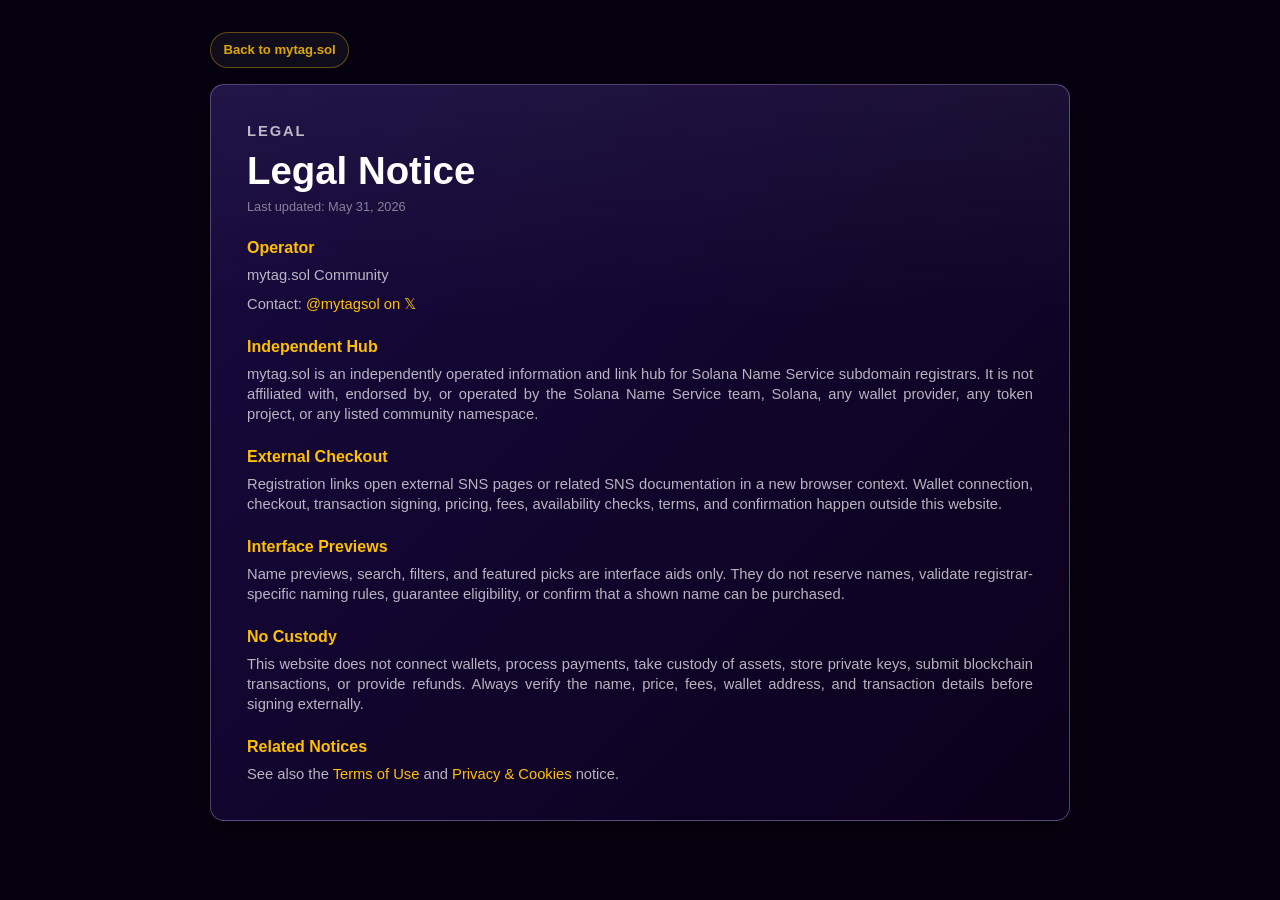
==== legal.html @ da36e2e1 "UI and Content Update" ====
<!doctype html>
<!--
	File: legal.html
	Description: Legal notice for the mytag.sol subdomain registrar hub.
	Last modified: 2026-05-31
	Copyright: (c) 2026 mytag.sol Community. All rights reserved.
-->
<html lang="en">
<head>
	<meta charset="UTF-8" />
	<meta name="viewport" content="width=device-width, initial-scale=1.0" />
	<meta name="description" content="Legal notice for the independent mytag.sol subdomain registrar hub." />
	<meta name="theme-color" content="#05000f" />
	<title>Legal Notice | mytag.sol</title>
	<link rel="stylesheet" href="assets/css/00-global.css" />
</head>
<body>
	<main class="legal-main">
		<a class="legal-back" href="index.html">Back to mytag.sol</a>
		<section class="legal-card" aria-labelledby="legal-title">
			<p class="section-eyebrow">Legal</p>
			<h1 id="legal-title">Legal Notice</h1>
			<p class="legal-updated">Last updated: May 31, 2026</p>

			<h2>Operator</h2>
			<p>mytag.sol Community</p>
			<p>Contact: <a href="https://x.com/mytagsol" target="_blank" rel="noopener noreferrer">@mytagsol on &#120143;</a></p>

			<h2>Independent Hub</h2>
			<p>mytag.sol is an independently operated information and link hub for Solana Name Service subdomain registrars. It is not affiliated with, endorsed by, or operated by the Solana Name Service team, Solana, any wallet provider, any token project, or any listed community namespace.</p>

			<h2>External Checkout</h2>
			<p>Registration links open external SNS pages or related SNS documentation in a new browser context. Wallet connection, checkout, transaction signing, pricing, fees, availability checks, terms, and confirmation happen outside this website.</p>

			<h2>Interface Previews</h2>
			<p>Name previews, search, filters, and featured picks are interface aids only. They do not reserve names, validate registrar-specific naming rules, guarantee eligibility, or confirm that a shown name can be purchased.</p>

			<h2>No Custody</h2>
			<p>This website does not connect wallets, process payments, take custody of assets, store private keys, submit blockchain transactions, or provide refunds. Always verify the name, price, fees, wallet address, and transaction details before signing externally.</p>

			<h2>Related Notices</h2>
			<p>See also the <a href="terms.html">Terms of Use</a> and <a href="privacy.html">Privacy &amp; Cookies</a> notice.</p>
		</section>
	</main>
</body>
</html>
---- assets/css/00-global.css ----
/*
	File: assets/css/00-global.css
	Description: Shared tokens, reset, typography, layout helpers, and accessibility defaults.
	Last modified: 2026-05-30
	Copyright: (c) 2026 mytag.sol Community. All rights reserved.
*/

:root {
	--color-bg: #05000f;
	--color-surface: #110025;
	--color-surface-2: #1f0e52;
	--color-gold: #FFC000;
	--color-gold-bright: #ffd84d;
	--color-lavender: #d9b1ff;
	--color-text: #ffffff;
	--color-text-muted: rgba(255, 255, 255, 0.72);
	--color-text-faint: rgba(255, 255, 255, 0.5);
	--color-border: rgba(217, 177, 255, 0.34);
	--color-border-strong: rgba(255, 192, 0, 0.48);
	--shadow-card: 0 8px 32px rgba(0, 0, 0, 0.46);
	--shadow-card-hover: 0 14px 42px rgba(0, 0, 0, 0.58);
	--radius-card: 14px;
	--radius-pill: 999px;
	--content-width: 1060px;
	--content-width-wide: 1200px;
	--section-divider-bg: linear-gradient(90deg, transparent, rgba(217, 177, 255, 0.24), rgba(255, 192, 0, 0.2), rgba(217, 177, 255, 0.24), transparent);
	--font-primary: "Hind", "Noto Sans", "Segoe UI", Roboto, "Helvetica Neue", Arial, sans-serif;
	--line-compact: 1.34;
	--line-readable: 1.42;
}

*,
*::before,
*::after {
	box-sizing: border-box;
	margin: 0;
	padding: 0;
	-webkit-tap-highlight-color: transparent;
}

html {
	-webkit-text-size-adjust: 100%;
	text-size-adjust: 100%;
	scroll-behavior: smooth;
	color-scheme: dark;
}

body {
	min-height: 100vh;
	overflow-x: hidden;
	background: var(--color-bg);
	color: var(--color-text);
	font-family: var(--font-primary);
	line-height: var(--line-compact);
	color-scheme: dark;
}

main {
	width: 100%;
}

.compat-notice {
	position: relative;
	display: flex;
	flex-direction: column;
	align-items: center;
	width: min(calc(100% - 2rem), 620px);
	margin: 1.35rem auto 0;
	padding: 1.15rem 1.25rem 1.2rem;
	border: 1px solid rgba(255, 255, 255, 0.14);
	border-radius: 16px;
	background: rgba(255, 255, 255, 0.055);
	box-shadow: 0 4px 18px rgba(0, 0, 0, 0.24);
	text-align: center;
}

.compat-notice::before {
	content: "!";
	display: inline-flex;
	align-items: center;
	justify-content: center;
	width: 1.55rem;
	height: 1.38rem;
	margin-bottom: 0.48rem;
	padding-top: 0.18rem;
	background: rgba(255, 192, 0, 0.92);
	clip-path: polygon(50% 0, 100% 100%, 0 100%);
	color: #120018;
	font-size: 0.72rem;
	font-weight: 800;
	line-height: 1;
}

.notice-title {
	margin-bottom: 0.25rem;
	color: var(--color-gold);
	font-size: 0.95rem;
	font-weight: 700;
}

.notice-body {
	color: var(--color-text-muted);
	font-size: 0.84rem;
	line-height: var(--line-readable);
}

img {
	display: block;
	max-width: 100%;
	height: auto;
}

a {
	color: var(--color-gold);
	text-decoration: none;
}

a:hover {
	color: var(--color-gold-bright);
}

button,
input {
	font: inherit;
}

button {
	-webkit-appearance: none;
	appearance: none;
	cursor: pointer;
}

strong {
	font-weight: 700;
	color: rgba(255, 255, 255, 0.94);
}

.sr-only {
	position: absolute;
	width: 1px;
	height: 1px;
	padding: 0;
	margin: -1px;
	overflow: hidden;
	clip: rect(0, 0, 0, 0);
	white-space: nowrap;
	border: 0;
}

.highlight-sol {
	color: var(--color-gold);
}

.js-only {
	display: none;
	width: 100%;
}

.section-header {
	width: 100%;
	max-width: 560px;
	margin: 0 auto;
	text-align: center;
}

.section-header--center {
	text-align: center;
}

.section-eyebrow {
	margin-bottom: 0.55rem;
	color: var(--color-gold);
	font-size: 0.72rem;
	font-weight: 700;
	letter-spacing: 0.13em;
	line-height: 1.2;
	text-transform: uppercase;
}

.section-headline {
	margin-bottom: 0.55rem;
	color: var(--color-text);
	font-size: clamp(1.65rem, 4vw, 2.45rem);
	font-weight: 700;
	letter-spacing: 0;
	line-height: 1.08;
	text-wrap: balance;
	font-synthesis: none;
}

.section-subline {
	max-width: 46ch;
	margin-right: auto;
	margin-left: auto;
	color: var(--color-text-muted);
	font-size: clamp(0.9rem, 2vw, 1rem);
	line-height: var(--line-readable);
	text-wrap: balance;
}

p,
li,
.intro-body,
.bc p,
.faq-a p,
.footer-disclaimer p,
.footer-footnotes p {
	text-wrap: pretty;
}

sup {
	position: relative;
	top: -0.38em;
	margin-left: 0.08em;
	font-size: 0.68em;
	line-height: 0;
	vertical-align: baseline;
}

.section-divider {
	width: min(520px, 74%);
	height: 1px;
	margin: 0.4rem auto 0;
	background: var(--section-divider-bg);
}

.legal-main {
	width: min(calc(100% - 2rem), 860px);
	margin: 0 auto;
	padding: 2rem 0 3rem;
}

.legal-back {
	display: inline-flex;
	align-items: center;
	min-height: 36px;
	margin-bottom: 1rem;
	padding: 0.42rem 0.78rem;
	border: 1px solid rgba(255, 192, 0, 0.34);
	border-radius: var(--radius-pill);
	background: rgba(255, 255, 255, 0.05);
	color: rgba(255, 192, 0, 0.86);
	font-size: 0.82rem;
	font-weight: 700;
	text-decoration: none;
}

.legal-card {
	padding: clamp(1.35rem, 4vw, 2.25rem);
	border: 1px solid var(--color-border);
	border-radius: var(--radius-card);
	background:
		linear-gradient(180deg, rgba(255, 255, 255, 0.045), transparent 32%),
		linear-gradient(135deg, rgba(31, 14, 82, 0.72), rgba(14, 0, 31, 0.72));
	box-shadow: var(--shadow-card);
}

.legal-card h1 {
	margin-bottom: 0.35rem;
	color: var(--color-text);
	font-size: clamp(1.8rem, 6vw, 2.4rem);
	line-height: 1.1;
}

.legal-card h2 {
	margin-top: 1.45rem;
	margin-bottom: 0.42rem;
	color: var(--color-gold);
	font-size: 1rem;
	line-height: 1.25;
}

.legal-card p,
.legal-card li {
	color: rgba(255, 255, 255, 0.7);
	font-size: 0.92rem;
	line-height: 1.36;
}

.legal-card p + p,
.legal-card li + li {
	margin-top: 0.56rem;
}

.legal-updated {
	color: rgba(255, 255, 255, 0.48) !important;
	font-size: 0.8rem !important;
}

.reveal-section {
	position: relative;
	--reveal-brightness: 1;
	--reveal-scale: 1;
	--reveal-y: 0;
	scroll-margin-top: 0;
}

#hero-name-tool {
	scroll-margin-top: 18px;
}

#registrar-browser,
.benefits-panel {
	scroll-margin-top: 0;
}

.js .reveal-section:not(.hero-section) .section-header,
.js .reveal-section:not(.hero-section) .top-picks-carousel,
.js .reveal-section:not(.hero-section) .top-picks-controls,
.js .reveal-section:not(.hero-section) #browser-controls,
.js .reveal-section:not(.hero-section) .browser-grid,
.js .reveal-section:not(.hero-section) .faq-list {
	opacity: 1;
	filter: brightness(var(--reveal-brightness));
	transform: translate3d(0, var(--reveal-y), 0) scale(var(--reveal-scale));
	transition: filter 0.22s linear, transform 0.22s ease-out;
	will-change: filter, transform;
}

.js .reveal-section.is-visible:not(.hero-section) .section-header,
.js .reveal-section.is-visible:not(.hero-section) .top-picks-carousel,
.js .reveal-section.is-visible:not(.hero-section) .top-picks-controls,
.js .reveal-section.is-visible:not(.hero-section) #browser-controls,
.js .reveal-section.is-visible:not(.hero-section) .browser-grid,
.js .reveal-section.is-visible:not(.hero-section) .faq-list {
	opacity: 1;
	filter: brightness(var(--reveal-brightness));
	transform: translate3d(0, var(--reveal-y), 0) scale(var(--reveal-scale));
}

.js .reveal-section.is-visible:not(.hero-section) .top-picks-carousel,
.js .reveal-section.is-visible:not(.hero-section) #browser-controls,
.js .reveal-section.is-visible:not(.hero-section) .faq-list {
	transition-delay: 0.08s;
}

.js .reveal-section.is-visible:not(.hero-section) .top-picks-controls,
.js .reveal-section.is-visible:not(.hero-section) .browser-grid {
	transition-delay: 0.14s;
}

:focus-visible {
	outline: 2px solid var(--color-gold);
	outline-offset: 3px;
	border-radius: 6px;
}

:focus:not(:focus-visible) {
	outline: none;
}

@keyframes blink-smooth {
	0%,
	100% {
		opacity: 0.85;
	}

	50% {
		opacity: 0;
	}
}

@media (min-width: 1400px) {
	:root {
		--content-width: var(--content-width-wide);
	}
}

@media (min-width: 700px) {
	.legal-card p,
	.legal-card li {
		hyphens: auto;
		text-align: justify;
		text-align-last: left;
	}
}

@media (max-width: 759px) {
	html.js {
		scroll-padding-top: 0;
	}

	.reveal-section {
		min-height: 0;
	}

	.hero-section {
		min-height: auto;
	}

}

@media (prefers-reduced-motion: reduce) {
	html {
		scroll-behavior: auto;
	}

	*,
	*::before,
	*::after {
		animation-duration: 0.01ms !important;
		animation-iteration-count: 1 !important;
		scroll-behavior: auto !important;
		transition-duration: 0.01ms !important;
	}

	.js .reveal-section:not(.hero-section) .section-header,
	.js .reveal-section:not(.hero-section) .top-picks-carousel,
	.js .reveal-section:not(.hero-section) .top-picks-controls,
	.js .reveal-section:not(.hero-section) #browser-controls,
	.js .reveal-section:not(.hero-section) .browser-grid,
	.js .reveal-section:not(.hero-section) .faq-list,
	.js .social-section .social-inner {
		opacity: 1;
		filter: none;
		transform: none;
		will-change: auto;
	}
}

@supports ((display: grid) and (selector(:focus-visible))) {
	.js .compat-notice {
		display: none;
	}
}

@media print {
	body {
		background: #ffffff !important;
		color: #000000 !important;
		color-scheme: normal;
	}

	a {
		color: #000000 !important;
		text-decoration: underline !important;
	}
}
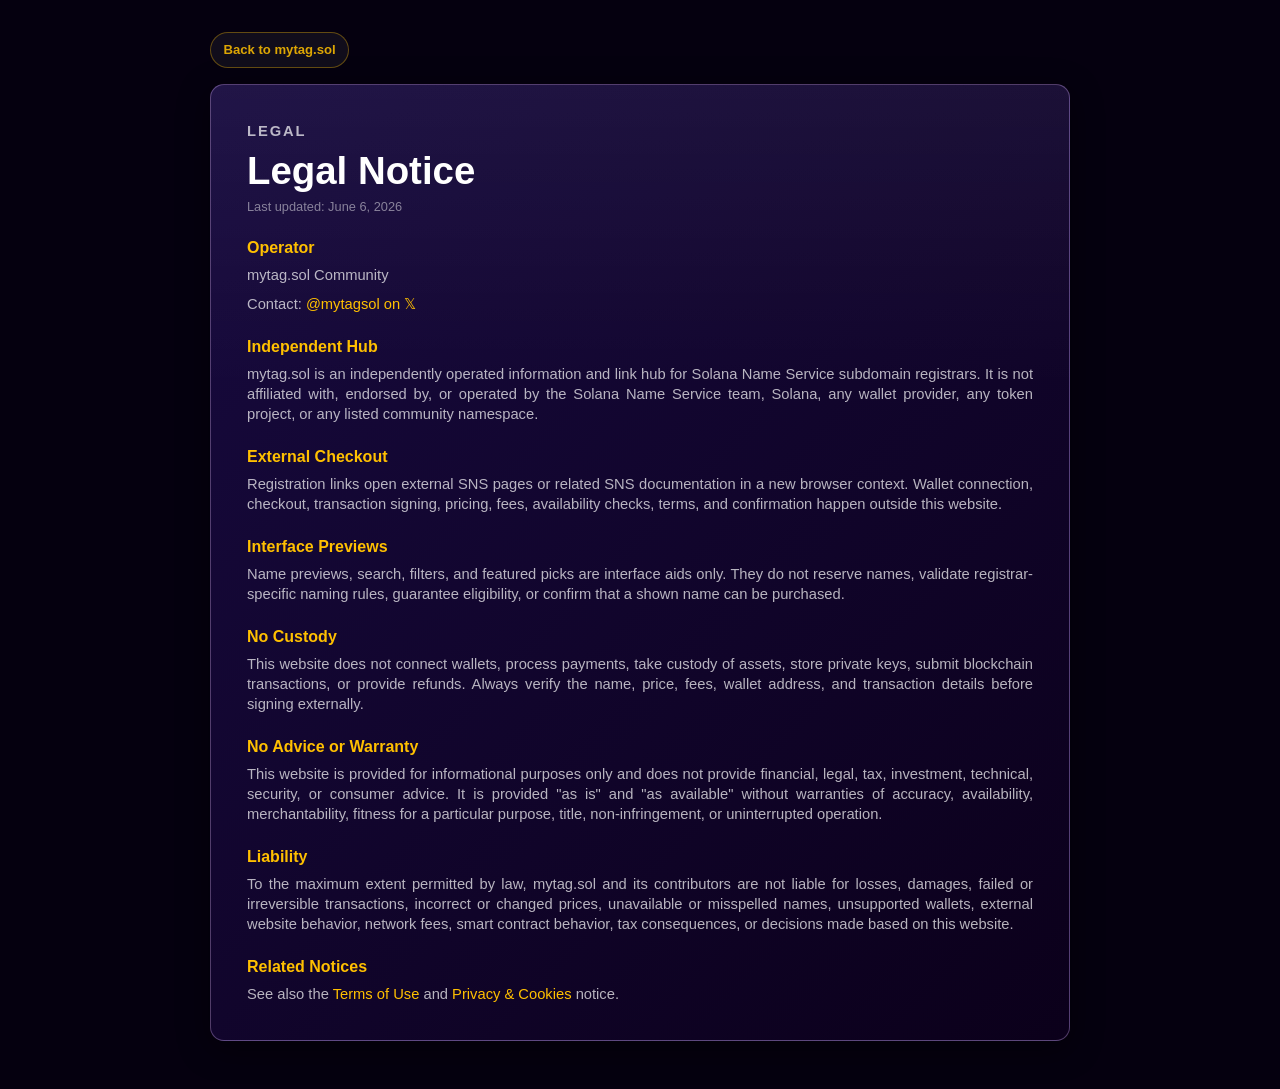
==== commit 84641424: "UI and content fixes" ====
--- a/legal.html
+++ b/legal.html
@@ -20,7 +20,7 @@
 		<section class="legal-card" aria-labelledby="legal-title">
 			<p class="section-eyebrow">Legal</p>
 			<h1 id="legal-title">Legal Notice</h1>
-			<p class="legal-updated">Last updated: May 31, 2026</p>
+			<p class="legal-updated">Last updated: June 6, 2026</p>
 
 			<h2>Operator</h2>
 			<p>mytag.sol Community</p>
@@ -38,6 +38,12 @@
 			<h2>No Custody</h2>
 			<p>This website does not connect wallets, process payments, take custody of assets, store private keys, submit blockchain transactions, or provide refunds. Always verify the name, price, fees, wallet address, and transaction details before signing externally.</p>
 
+			<h2>No Advice or Warranty</h2>
+			<p>This website is provided for informational purposes only and does not provide financial, legal, tax, investment, technical, security, or consumer advice. It is provided "as is" and "as available" without warranties of accuracy, availability, merchantability, fitness for a particular purpose, title, non-infringement, or uninterrupted operation.</p>
+
+			<h2>Liability</h2>
+			<p>To the maximum extent permitted by law, mytag.sol and its contributors are not liable for losses, damages, failed or irreversible transactions, incorrect or changed prices, unavailable or misspelled names, unsupported wallets, external website behavior, network fees, smart contract behavior, tax consequences, or decisions made based on this website.</p>
+
 			<h2>Related Notices</h2>
 			<p>See also the <a href="terms.html">Terms of Use</a> and <a href="privacy.html">Privacy &amp; Cookies</a> notice.</p>
 		</section>
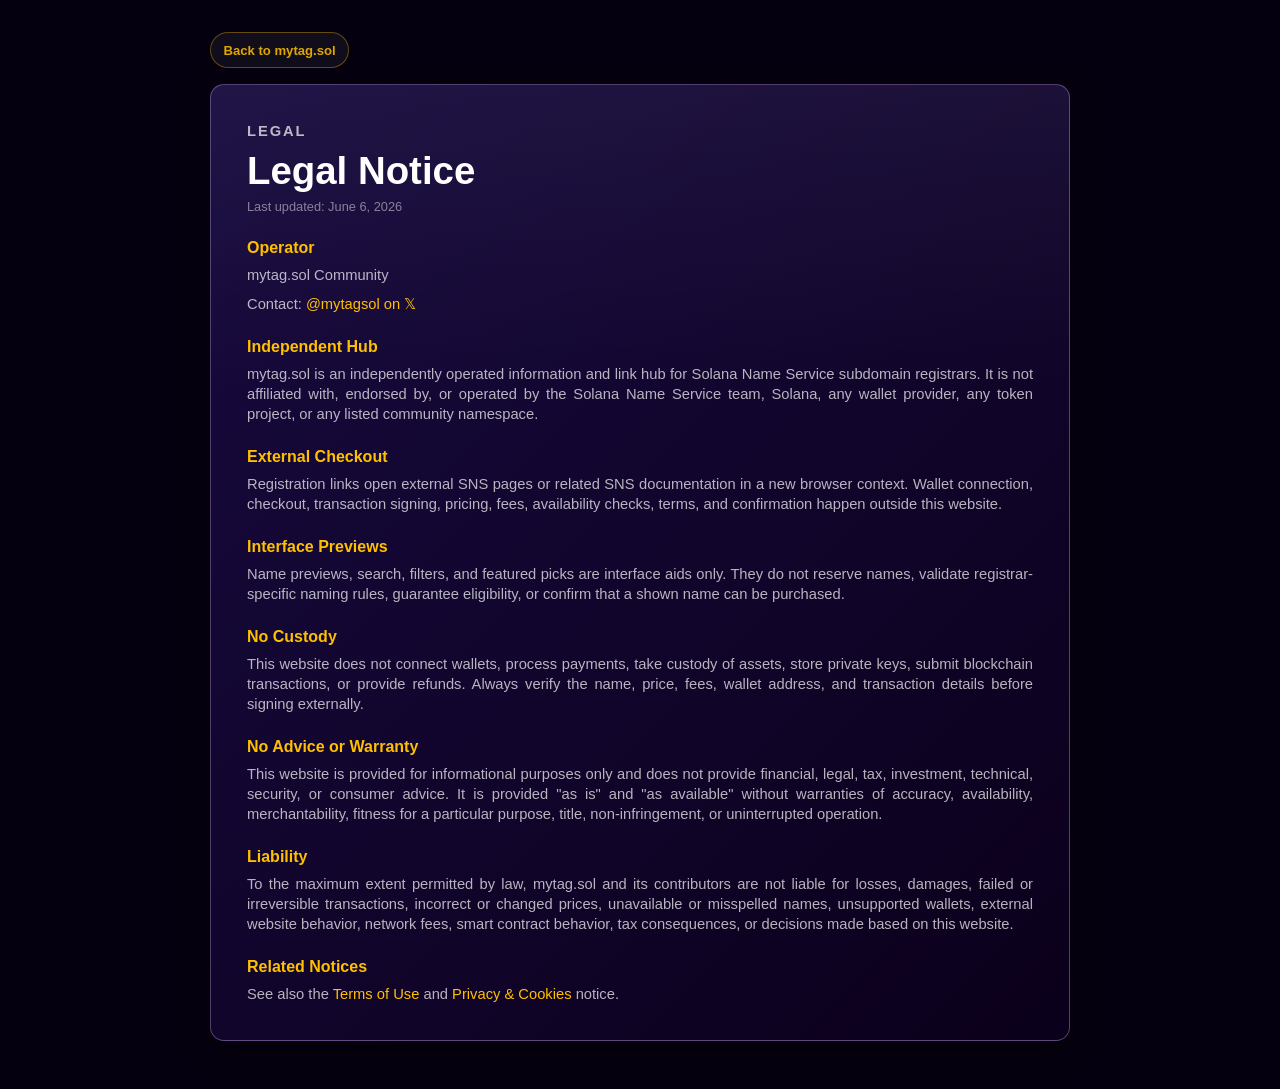
==== commit d0a0a4a3: "Polish responsive UI and release metadata" ====
--- a/legal.html
+++ b/legal.html
@@ -2,16 +2,18 @@
 <!--
 	File: legal.html
 	Description: Legal notice for the mytag.sol subdomain registrar hub.
-	Last modified: 2026-05-31
+	Last modified: 2026-07-17
 	Copyright: (c) 2026 mytag.sol Community. All rights reserved.
 -->
-<html lang="en">
+<html lang="en-US">
 <head>
 	<meta charset="UTF-8" />
 	<meta name="viewport" content="width=device-width, initial-scale=1.0" />
 	<meta name="description" content="Legal notice for the independent mytag.sol subdomain registrar hub." />
 	<meta name="theme-color" content="#05000f" />
-	<title>Legal Notice | mytag.sol</title>
+	<link rel="icon" type="image/png" href="assets/img/logo.png" />
+	<link rel="apple-touch-icon" href="assets/img/logo.png" />
+	<title>mytag.sol</title>
 	<link rel="stylesheet" href="assets/css/00-global.css" />
 </head>
 <body>
--- a/assets/css/00-global.css
+++ b/assets/css/00-global.css
@@ -1,7 +1,7 @@
 /*
 	File: assets/css/00-global.css
 	Description: Shared tokens, reset, typography, layout helpers, and accessibility defaults.
-	Last modified: 2026-05-30
+	Last modified: 2026-07-17
 	Copyright: (c) 2026 mytag.sol Community. All rights reserved.
 */
 
@@ -59,19 +59,29 @@
 	width: 100%;
 }
 
+.js .compat-notice {
+	display: none;
+}
+
 .compat-notice {
 	position: relative;
-	display: flex;
-	flex-direction: column;
+	z-index: 1;
+	display: grid;
+	grid-template-columns: auto auto minmax(18ch, 1fr);
 	align-items: center;
-	width: min(calc(100% - 2rem), 620px);
-	margin: 1.35rem auto 0;
-	padding: 1.15rem 1.25rem 1.2rem;
-	border: 1px solid rgba(255, 255, 255, 0.14);
-	border-radius: 16px;
-	background: rgba(255, 255, 255, 0.055);
-	box-shadow: 0 4px 18px rgba(0, 0, 0, 0.24);
-	text-align: center;
+	gap: 0.72rem;
+	width: fit-content;
+	max-width: min(calc(100% - 1.5rem), 720px);
+	min-width: min(100%, 440px);
+	min-height: 52px;
+	margin: 0.72rem auto 0;
+	padding: 0.72rem 1rem;
+	border: 1px solid rgba(255, 192, 0, 0.28);
+	border-radius: 12px;
+	background: rgba(12, 0, 28, 0.88);
+	box-shadow: 0 14px 38px rgba(0, 0, 0, 0.34), inset 0 1px 0 rgba(255, 255, 255, 0.06);
+	text-align: left;
+	backdrop-filter: blur(16px);
 }
 
 .compat-notice::before {
@@ -79,10 +89,10 @@
 	display: inline-flex;
 	align-items: center;
 	justify-content: center;
-	width: 1.55rem;
-	height: 1.38rem;
-	margin-bottom: 0.48rem;
-	padding-top: 0.18rem;
+	grid-column: 1;
+	width: 1.38rem;
+	height: 1.24rem;
+	padding-top: 0.14rem;
 	background: rgba(255, 192, 0, 0.92);
 	clip-path: polygon(50% 0, 100% 100%, 0 100%);
 	color: #120018;
@@ -92,16 +102,39 @@
 }
 
 .notice-title {
-	margin-bottom: 0.25rem;
+	grid-column: 2;
 	color: var(--color-gold);
-	font-size: 0.95rem;
+	font-size: 0.78rem;
 	font-weight: 700;
+	letter-spacing: 0.08em;
+	line-height: 1.15;
+	text-transform: uppercase;
 }
 
 .notice-body {
+	grid-column: 3;
+	min-width: 0;
 	color: var(--color-text-muted);
-	font-size: 0.84rem;
-	line-height: var(--line-readable);
+	font-size: 0.78rem;
+	line-height: 1.45;
+}
+
+.notice-body span,
+.sentence-line {
+	display: block;
+}
+
+.content-fit {
+	width: fit-content;
+	max-width: 100%;
+}
+
+.text-measure {
+	max-width: 64ch;
+}
+
+.text-measure--compact {
+	max-width: 42ch;
 }
 
 img {
@@ -201,11 +234,17 @@
 p,
 li,
 .intro-body,
+.hero-demo-note,
 .bc p,
 .faq-a p,
+.footer-contact,
 .footer-disclaimer p,
-.footer-footnotes p {
+.footer-footnotes p,
+.legal-card p,
+.legal-card li {
 	text-wrap: pretty;
+	hyphens: manual;
+	overflow-wrap: break-word;
 }
 
 sup {
@@ -235,7 +274,7 @@
 	align-items: center;
 	min-height: 36px;
 	margin-bottom: 1rem;
-	padding: 0.42rem 0.78rem;
+	padding: calc(0.42rem + 1px) 0.78rem calc(0.42rem - 1px);
 	border: 1px solid rgba(255, 192, 0, 0.34);
 	border-radius: var(--radius-pill);
 	background: rgba(255, 255, 255, 0.05);
@@ -369,7 +408,6 @@
 @media (min-width: 700px) {
 	.legal-card p,
 	.legal-card li {
-		hyphens: auto;
 		text-align: justify;
 		text-align-last: left;
 	}
@@ -378,6 +416,28 @@
 @media (max-width: 759px) {
 	html.js {
 		scroll-padding-top: 0;
+	}
+
+	.compat-notice {
+		grid-template-columns: auto 1fr;
+		align-items: center;
+		column-gap: 0.58rem;
+		row-gap: 0.4rem;
+		width: fit-content;
+		max-width: min(calc(100% - 1rem), 520px);
+		min-width: min(calc(100% - 1rem), 310px);
+		margin-top: 0.5rem;
+		padding: 0.68rem 0.78rem;
+	}
+
+	.notice-title {
+		grid-column: 2;
+		font-size: 0.7rem;
+	}
+
+	.notice-body {
+		grid-column: 1 / -1;
+		font-size: 0.74rem;
 	}
 
 	.reveal-section {
@@ -418,12 +478,6 @@
 	}
 }
 
-@supports ((display: grid) and (selector(:focus-visible))) {
-	.js .compat-notice {
-		display: none;
-	}
-}
-
 @media print {
 	body {
 		background: #ffffff !important;
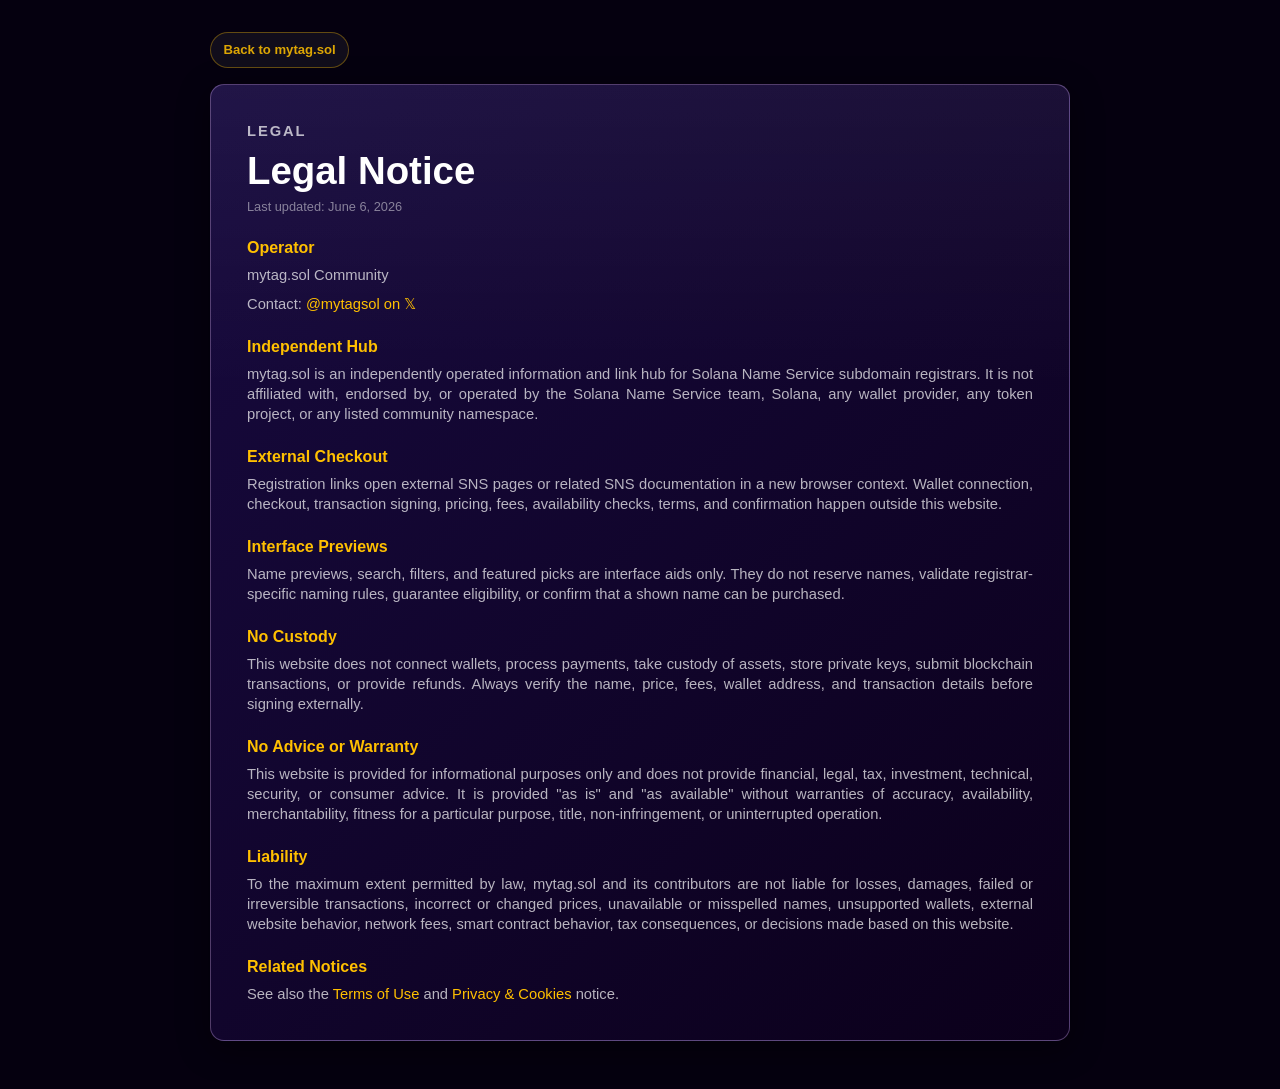
==== commit f070c775: "UI improvements" ====
--- a/legal.html
+++ b/legal.html
@@ -11,6 +11,7 @@
 	<meta name="viewport" content="width=device-width, initial-scale=1.0" />
 	<meta name="description" content="Legal notice for the independent mytag.sol subdomain registrar hub." />
 	<meta name="theme-color" content="#05000f" />
+	<meta name="color-scheme" content="dark" />
 	<link rel="icon" type="image/png" href="assets/img/logo.png" />
 	<link rel="apple-touch-icon" href="assets/img/logo.png" />
 	<title>mytag.sol</title>
--- a/assets/css/00-global.css
+++ b/assets/css/00-global.css
@@ -38,11 +38,12 @@
 	-webkit-tap-highlight-color: transparent;
 }
 
+/* Preserve the authored palette in browsers that otherwise auto-adjust dark pages. */
 html {
 	-webkit-text-size-adjust: 100%;
 	text-size-adjust: 100%;
 	scroll-behavior: smooth;
-	color-scheme: dark;
+	color-scheme: only dark;
 }
 
 body {
@@ -52,7 +53,7 @@
 	color: var(--color-text);
 	font-family: var(--font-primary);
 	line-height: var(--line-compact);
-	color-scheme: dark;
+	color-scheme: only dark;
 }
 
 main {
@@ -163,6 +164,23 @@
 	cursor: pointer;
 }
 
+/* Trim font-dependent half-leading so control labels center by glyph metrics. */
+.legal-back,
+.hero-name-option,
+.hero-name-option-fallback,
+.hero-tool-primary,
+.hero-tool-secondary,
+.card-cta,
+.bsw-clear,
+.filter-pill,
+.bc-cta,
+.browser-more-btn,
+.faq-q > span:first-child,
+.social-btn,
+.footer-action {
+	text-box: trim-both cap alphabetic;
+}
+
 strong {
 	font-weight: 700;
 	color: rgba(255, 255, 255, 0.94);
@@ -274,7 +292,7 @@
 	align-items: center;
 	min-height: 36px;
 	margin-bottom: 1rem;
-	padding: calc(0.42rem + 1px) 0.78rem calc(0.42rem - 1px);
+	padding: 0.42rem 0.78rem;
 	border: 1px solid rgba(255, 192, 0, 0.34);
 	border-radius: var(--radius-pill);
 	background: rgba(255, 255, 255, 0.05);
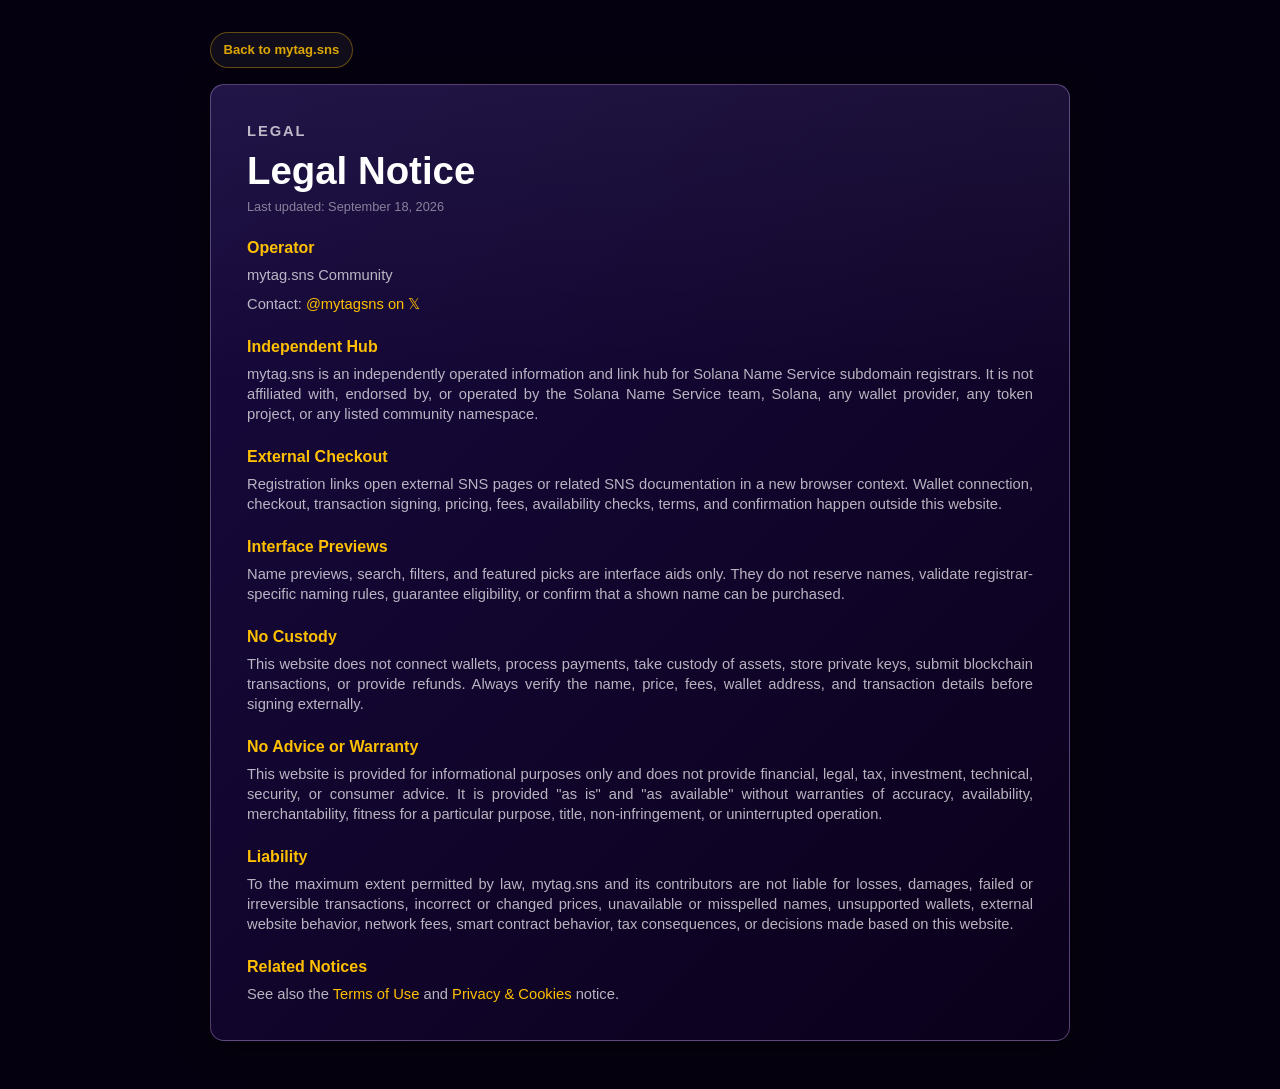
==== commit 72101521: "Update to .sns" ====
--- a/legal.html
+++ b/legal.html
@@ -1,36 +1,36 @@
 <!doctype html>
 <!--
 	File: legal.html
-	Description: Legal notice for the mytag.sol subdomain registrar hub.
-	Last modified: 2026-07-17
-	Copyright: (c) 2026 mytag.sol Community. All rights reserved.
+	Description: Legal notice for the mytag.sns subdomain registrar hub.
+	Last modified: 2026-09-18
+	Copyright: (c) 2026 mytag.sns Community. All rights reserved.
 -->
 <html lang="en-US">
 <head>
 	<meta charset="UTF-8" />
 	<meta name="viewport" content="width=device-width, initial-scale=1.0" />
-	<meta name="description" content="Legal notice for the independent mytag.sol subdomain registrar hub." />
+	<meta name="description" content="Legal notice for the independent mytag.sns subdomain registrar hub." />
 	<meta name="theme-color" content="#05000f" />
 	<meta name="color-scheme" content="dark" />
 	<link rel="icon" type="image/png" href="assets/img/logo.png" />
 	<link rel="apple-touch-icon" href="assets/img/logo.png" />
-	<title>mytag.sol</title>
+	<title>Legal Notice | mytag.sns</title>
 	<link rel="stylesheet" href="assets/css/00-global.css" />
 </head>
 <body>
 	<main class="legal-main">
-		<a class="legal-back" href="index.html">Back to mytag.sol</a>
+		<a class="legal-back" href="index.html">Back to mytag.sns</a>
 		<section class="legal-card" aria-labelledby="legal-title">
 			<p class="section-eyebrow">Legal</p>
 			<h1 id="legal-title">Legal Notice</h1>
-			<p class="legal-updated">Last updated: June 6, 2026</p>
+			<p class="legal-updated">Last updated: September 18, 2026</p>
 
 			<h2>Operator</h2>
-			<p>mytag.sol Community</p>
-			<p>Contact: <a href="https://x.com/mytagsol" target="_blank" rel="noopener noreferrer">@mytagsol on &#120143;</a></p>
+			<p>mytag.sns Community</p>
+			<p>Contact: <a href="https://x.com/mytagsns" target="_blank" rel="noopener noreferrer">@mytagsns on &#120143;</a></p>
 
 			<h2>Independent Hub</h2>
-			<p>mytag.sol is an independently operated information and link hub for Solana Name Service subdomain registrars. It is not affiliated with, endorsed by, or operated by the Solana Name Service team, Solana, any wallet provider, any token project, or any listed community namespace.</p>
+			<p>mytag.sns is an independently operated information and link hub for Solana Name Service subdomain registrars. It is not affiliated with, endorsed by, or operated by the Solana Name Service team, Solana, any wallet provider, any token project, or any listed community namespace.</p>
 
 			<h2>External Checkout</h2>
 			<p>Registration links open external SNS pages or related SNS documentation in a new browser context. Wallet connection, checkout, transaction signing, pricing, fees, availability checks, terms, and confirmation happen outside this website.</p>
@@ -45,7 +45,7 @@
 			<p>This website is provided for informational purposes only and does not provide financial, legal, tax, investment, technical, security, or consumer advice. It is provided "as is" and "as available" without warranties of accuracy, availability, merchantability, fitness for a particular purpose, title, non-infringement, or uninterrupted operation.</p>
 
 			<h2>Liability</h2>
-			<p>To the maximum extent permitted by law, mytag.sol and its contributors are not liable for losses, damages, failed or irreversible transactions, incorrect or changed prices, unavailable or misspelled names, unsupported wallets, external website behavior, network fees, smart contract behavior, tax consequences, or decisions made based on this website.</p>
+			<p>To the maximum extent permitted by law, mytag.sns and its contributors are not liable for losses, damages, failed or irreversible transactions, incorrect or changed prices, unavailable or misspelled names, unsupported wallets, external website behavior, network fees, smart contract behavior, tax consequences, or decisions made based on this website.</p>
 
 			<h2>Related Notices</h2>
 			<p>See also the <a href="terms.html">Terms of Use</a> and <a href="privacy.html">Privacy &amp; Cookies</a> notice.</p>
--- a/assets/css/00-global.css
+++ b/assets/css/00-global.css
@@ -1,8 +1,8 @@
 /*
 	File: assets/css/00-global.css
 	Description: Shared tokens, reset, typography, layout helpers, and accessibility defaults.
-	Last modified: 2026-07-17
-	Copyright: (c) 2026 mytag.sol Community. All rights reserved.
+	Last modified: 2026-09-18
+	Copyright: (c) 2026 mytag.sns Community. All rights reserved.
 */
 
 :root {
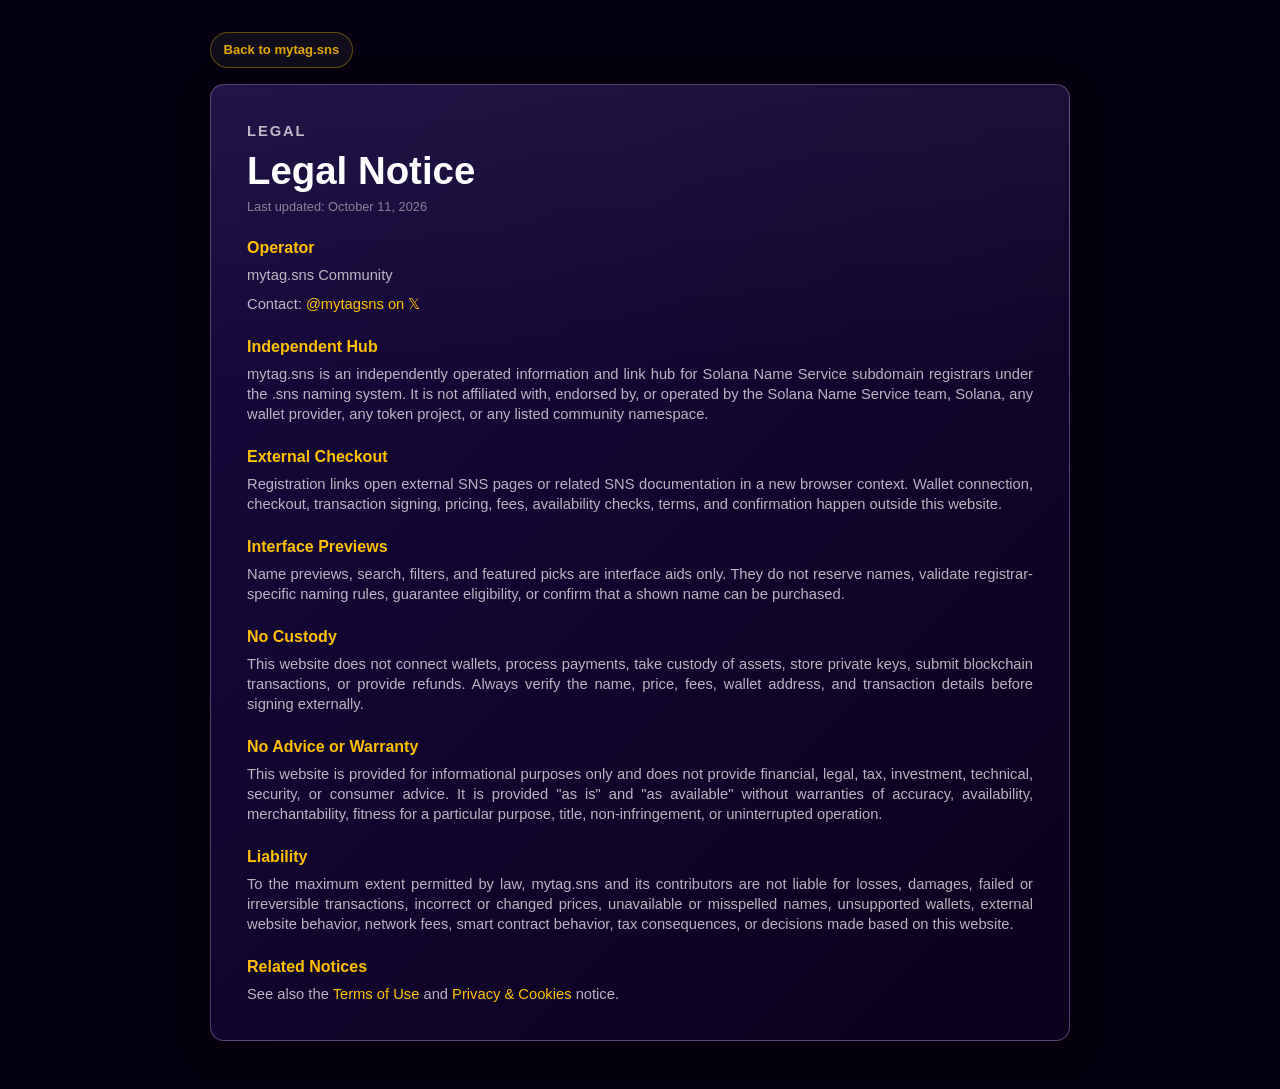
==== commit ff9f3ee3: "UI update" ====
--- a/legal.html
+++ b/legal.html
@@ -2,7 +2,7 @@
 <!--
 	File: legal.html
 	Description: Legal notice for the mytag.sns subdomain registrar hub.
-	Last modified: 2026-09-18
+	Last modified: 2026-10-11
 	Copyright: (c) 2026 mytag.sns Community. All rights reserved.
 -->
 <html lang="en-US">
@@ -23,14 +23,14 @@
 		<section class="legal-card" aria-labelledby="legal-title">
 			<p class="section-eyebrow">Legal</p>
 			<h1 id="legal-title">Legal Notice</h1>
-			<p class="legal-updated">Last updated: September 18, 2026</p>
+			<p class="legal-updated">Last updated: October 11, 2026</p>
 
 			<h2>Operator</h2>
 			<p>mytag.sns Community</p>
 			<p>Contact: <a href="https://x.com/mytagsns" target="_blank" rel="noopener noreferrer">@mytagsns on &#120143;</a></p>
 
 			<h2>Independent Hub</h2>
-			<p>mytag.sns is an independently operated information and link hub for Solana Name Service subdomain registrars. It is not affiliated with, endorsed by, or operated by the Solana Name Service team, Solana, any wallet provider, any token project, or any listed community namespace.</p>
+			<p>mytag.sns is an independently operated information and link hub for Solana Name Service subdomain registrars under the .sns naming system. It is not affiliated with, endorsed by, or operated by the Solana Name Service team, Solana, any wallet provider, any token project, or any listed community namespace.</p>
 
 			<h2>External Checkout</h2>
 			<p>Registration links open external SNS pages or related SNS documentation in a new browser context. Wallet connection, checkout, transaction signing, pricing, fees, availability checks, terms, and confirmation happen outside this website.</p>
--- a/assets/css/00-global.css
+++ b/assets/css/00-global.css
@@ -1,7 +1,7 @@
 /*
 	File: assets/css/00-global.css
 	Description: Shared tokens, reset, typography, layout helpers, and accessibility defaults.
-	Last modified: 2026-09-18
+	Last modified: 2026-10-11
 	Copyright: (c) 2026 mytag.sns Community. All rights reserved.
 */
 
